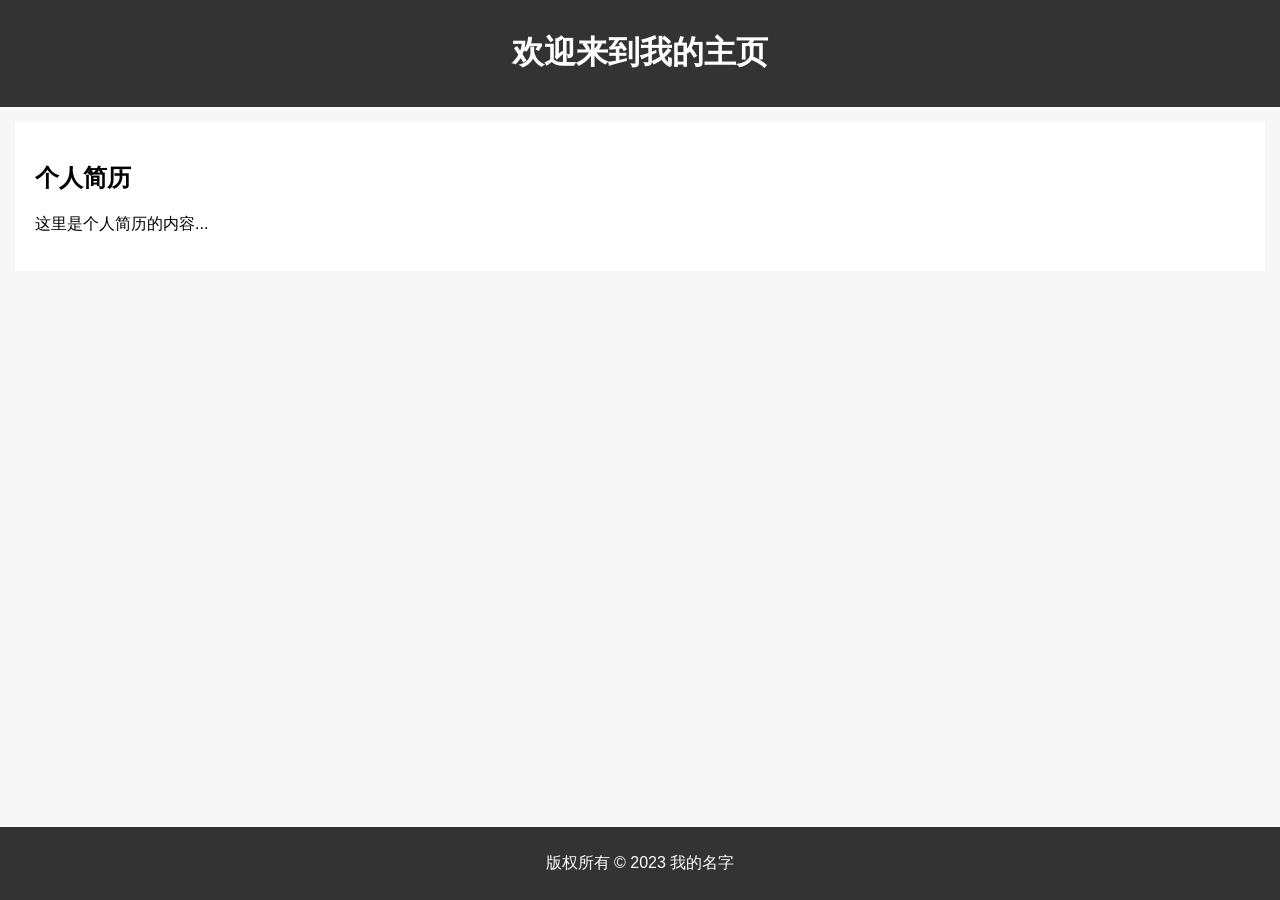
==== index.html @ cc0f2656 "Create index.html" ====
<!DOCTYPE html>
<html lang="en">
<head>
    <meta charset="UTF-8">
    <meta name="viewport" content="width=device-width, initial-scale=1.0">
    <title>个人主页模板</title>
    <style>
        body {
            font-family: Arial, sans-serif;
            margin: 0;
            padding: 0;
            background-color: #f7f7f7;
        }
        .header {
            background-color: #333;
            color: white;
            text-align: center;
            padding: 10px 0;
        }
        .content {
            margin: 15px;
            padding: 20px;
            background-color: white;
        }
        .footer {
            background-color: #333;
            color: white;
            text-align: center;
            padding: 10px 0;
            position: absolute;
            bottom: 0;
            width: 100%;
        }
    </style>
</head>
<body>
 
<div class="header">
    <h1>欢迎来到我的主页</h1>
</div>
 
<div class="content">
    <h2>个人简历</h2>
    <!-- 这里可以添加个人简历的详细信息 -->
    <p>这里是个人简历的内容...</p>
</div>
 
<div class="footer">
    <p>版权所有 &copy; 2023 我的名字</p>
</div>
 
</body>
</html>
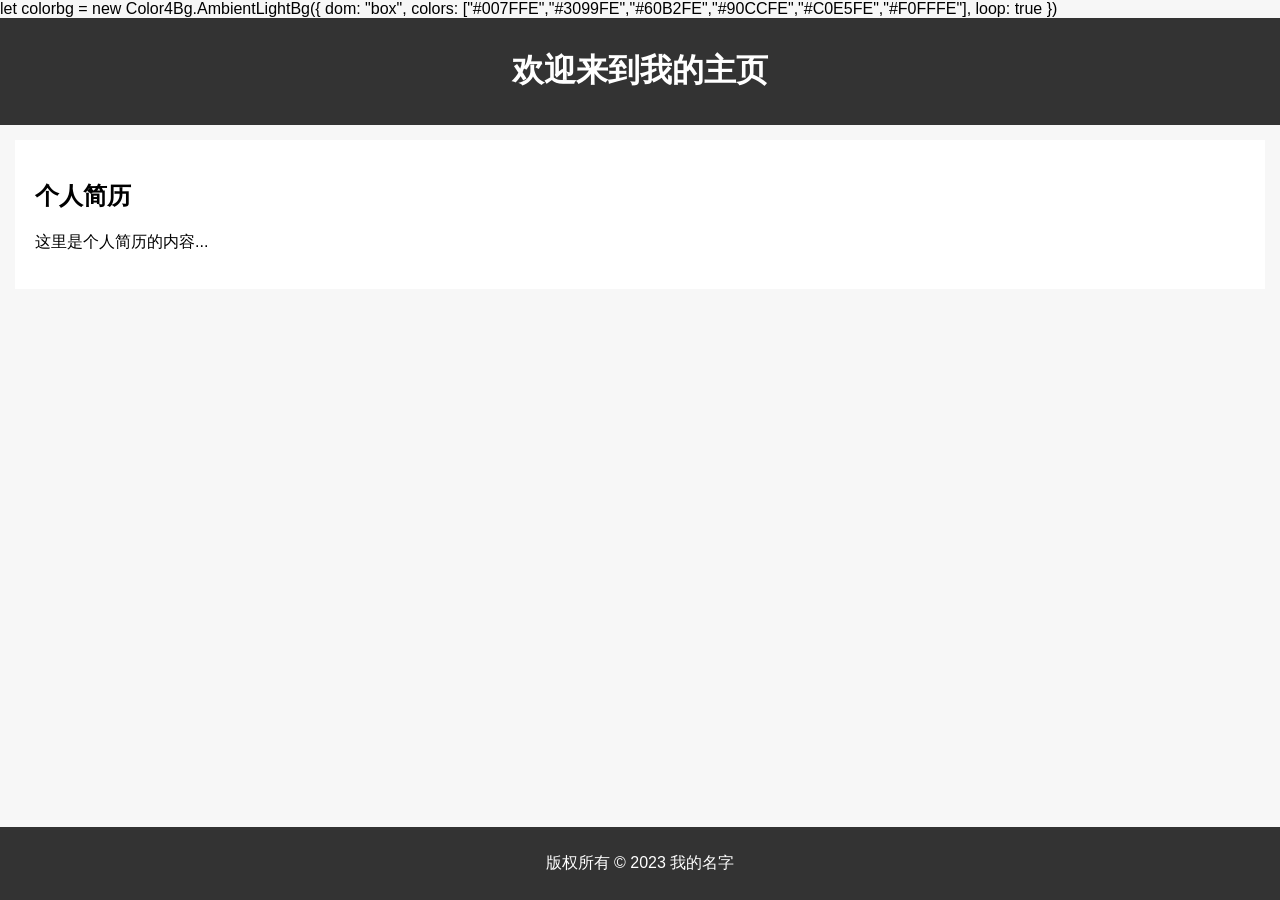
==== commit 25cf9dce: "Update index.html" ====
--- a/index.html
+++ b/index.html
@@ -1,5 +1,13 @@
 <!DOCTYPE html>
 <html lang="en">
+<script src="AmbientLightBg.js"></script>
+
+let colorbg = new Color4Bg.AmbientLightBg({
+	dom: "box",
+	colors: ["#007FFE","#3099FE","#60B2FE","#90CCFE","#C0E5FE","#F0FFFE"],
+	loop: true
+})
+			
 <head>
     <meta charset="UTF-8">
     <meta name="viewport" content="width=device-width, initial-scale=1.0">
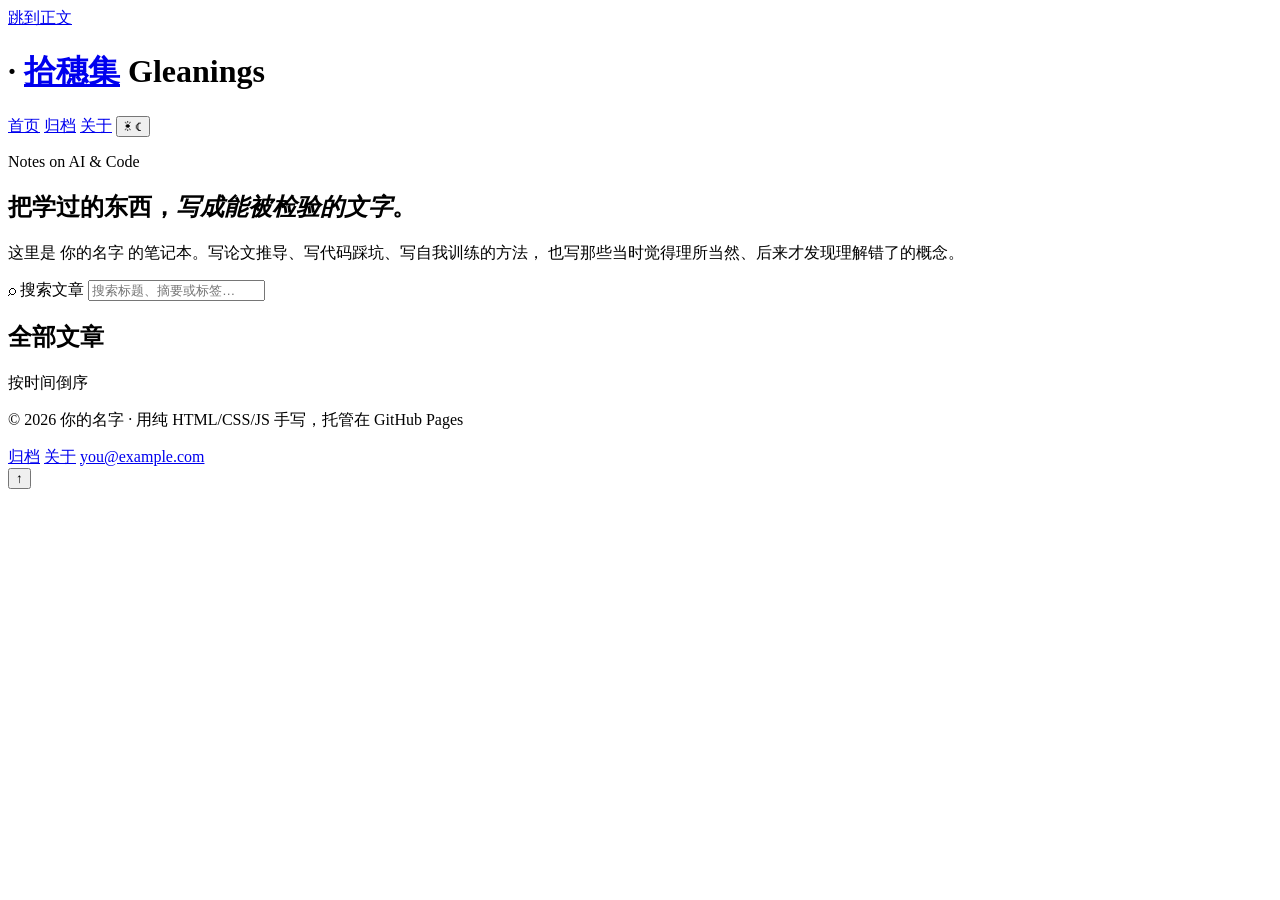
==== commit c987ae2e: "Add files via upload" ====
--- a/index.html
+++ b/index.html
@@ -1,61 +1,108 @@
-<!DOCTYPE html>
-<html lang="en">
-<script src="AmbientLightBg.js"></script>
+<!doctype html>
+<html lang="zh-CN">
+<head>
+<meta charset="utf-8">
+<meta name="viewport" content="width=device-width, initial-scale=1">
+<title>拾穗集 · 一个人的学习笔记</title>
+<meta name="description" content="拾穗集 —— 记录机器学习、编程与自我训练过程中的所得，一个普通学生的长期笔记。">
+<meta name="theme-color" content="#fcfbf9">
+<link rel="icon" href="data:image/svg+xml,%3Csvg xmlns='http://www.w3.org/2000/svg' viewBox='0 0 32 32'%3E%3Ctext y='26' font-size='26'%3E%F0%9F%8C%BE%3C/text%3E%3C/svg%3E">
+<link rel="stylesheet" href="assets/style.css">
+<script>
+  /* 首屏前应用主题，避免闪白 */
+  (function () {
+    try {
+      var t = localStorage.getItem("theme");
+      if (t !== "light" && t !== "dark") {
+        t = window.matchMedia("(prefers-color-scheme: dark)").matches ? "dark" : "light";
+      }
+      document.documentElement.dataset.theme = t;
+    } catch (e) { document.documentElement.dataset.theme = "light"; }
+  })();
+</script>
+</head>
+<body data-page="home" data-root="">
 
-let colorbg = new Color4Bg.AmbientLightBg({
-	dom: "box",
-	colors: ["#007FFE","#3099FE","#60B2FE","#90CCFE","#C0E5FE","#F0FFFE"],
-	loop: true
-})
-			
-<head>
-    <meta charset="UTF-8">
-    <meta name="viewport" content="width=device-width, initial-scale=1.0">
-    <title>个人主页模板</title>
-    <style>
-        body {
-            font-family: Arial, sans-serif;
-            margin: 0;
-            padding: 0;
-            background-color: #f7f7f7;
-        }
-        .header {
-            background-color: #333;
-            color: white;
-            text-align: center;
-            padding: 10px 0;
-        }
-        .content {
-            margin: 15px;
-            padding: 20px;
-            background-color: white;
-        }
-        .footer {
-            background-color: #333;
-            color: white;
-            text-align: center;
-            padding: 10px 0;
-            position: absolute;
-            bottom: 0;
-            width: 100%;
-        }
-    </style>
-</head>
-<body>
- 
-<div class="header">
-    <h1>欢迎来到我的主页</h1>
-</div>
- 
-<div class="content">
-    <h2>个人简历</h2>
-    <!-- 这里可以添加个人简历的详细信息 -->
-    <p>这里是个人简历的内容...</p>
-</div>
- 
-<div class="footer">
-    <p>版权所有 &copy; 2023 我的名字</p>
-</div>
- 
+<a class="skip-link" href="#main">跳到正文</a>
+<div class="reading-progress" id="readingProgress"></div>
+
+<header class="site-header">
+  <div class="container inner">
+    <h1 class="site-title">
+      <span class="dot">·</span>
+      <a href="index.html">拾穗集</a>
+      <span class="sub">Gleanings</span>
+    </h1>
+    <nav class="site-nav" aria-label="主导航">
+      <a href="index.html" aria-current="page">首页</a>
+      <a href="archive.html">归档</a>
+      <a href="about.html">关于</a>
+      <button class="icon-btn theme-toggle" id="themeToggle" type="button" aria-label="切换主题">
+        <span class="sun" aria-hidden="true">☀</span>
+        <span class="moon" aria-hidden="true">☾</span>
+      </button>
+    </nav>
+  </div>
+</header>
+
+<main id="main">
+
+  <section class="hero">
+    <div class="container">
+      <p class="hero-eyebrow">Notes on AI &amp; Code</p>
+      <h2 class="hero-title">把学过的东西，<em>写成能被检验的文字</em>。</h2>
+      <p class="hero-lead">
+        这里是 <span data-site-author>你的名字</span> 的笔记本。写论文推导、写代码踩坑、写自我训练的方法，
+        也写那些当时觉得理所当然、后来才发现理解错了的概念。
+      </p>
+      <div class="hero-meta" id="heroStats"><!-- 由 site.js 注入 --></div>
+    </div>
+  </section>
+
+  <div class="container">
+    <div class="toolbar">
+      <div class="search-box">
+        <span class="icon" aria-hidden="true">⌕</span>
+        <label class="sr-only" for="searchInput">搜索文章</label>
+        <input id="searchInput" type="search" placeholder="搜索标题、摘要或标签…" autocomplete="off">
+      </div>
+      <div class="tag-filters" id="tagFilters" role="group" aria-label="按标签筛选"><!-- 由 site.js 注入 --></div>
+    </div>
+
+    <div class="section-head">
+      <h2>全部文章</h2>
+      <span class="hint">按时间倒序</span>
+    </div>
+
+    <div id="postList" class="card-grid">
+      <noscript>
+        <div class="empty-state">
+          文章列表需要 JavaScript。你也可以直接打开 <code>posts/</code> 目录下的 HTML 文件阅读。
+        </div>
+      </noscript>
+    </div>
+  </div>
+
+</main>
+
+<footer class="site-footer">
+  <div class="container inner">
+    <p>
+      © <span data-year>2026</span> <span data-site-author>你的名字</span> ·
+      用纯 HTML/CSS/JS 手写，托管在 GitHub Pages
+    </p>
+    <nav aria-label="页脚导航">
+      <a href="archive.html">归档</a>
+      <a href="about.html">关于</a>
+      <a href="mailto:you@example.com" data-site-email>you@example.com</a>
+    </nav>
+  </div>
+</footer>
+
+<button class="to-top" id="toTop" type="button" aria-label="回到顶部">↑</button>
+
+<script src="assets/posts.js"></script>
+<script src="assets/site-config.js"></script>
+<script src="assets/site.js"></script>
 </body>
 </html>
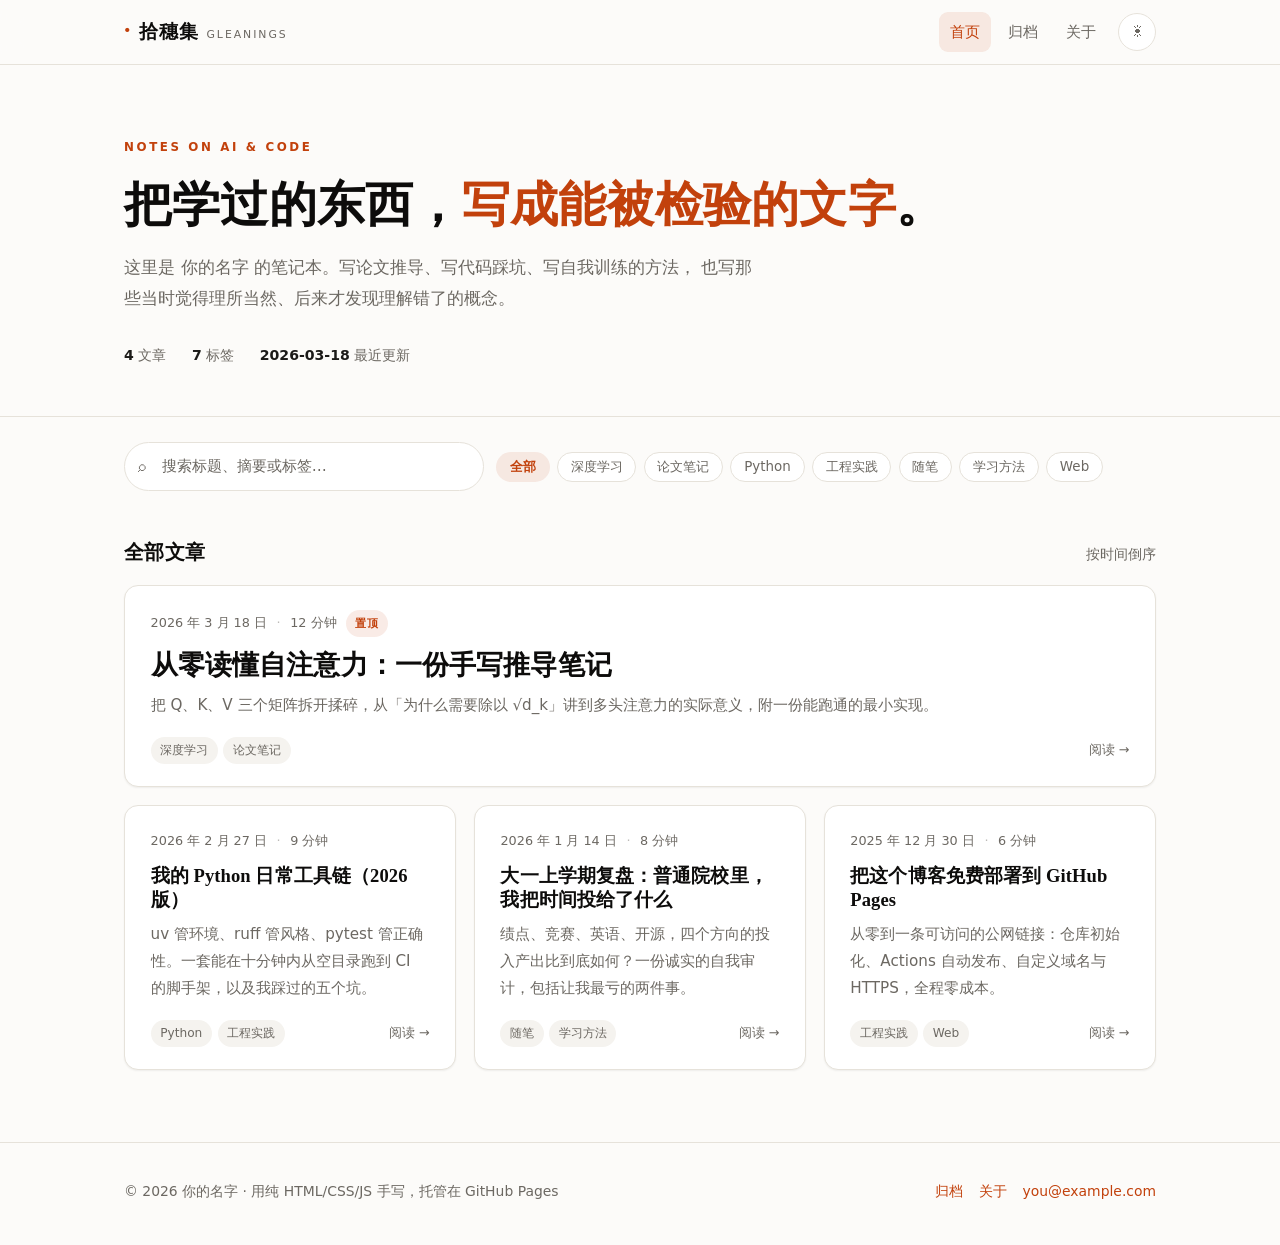
==== commit 42f3b705: "Add files via upload" ====
--- a/index.html
+++ b/index.html
@@ -52,7 +52,7 @@
       <p class="hero-eyebrow">Notes on AI &amp; Code</p>
       <h2 class="hero-title">把学过的东西，<em>写成能被检验的文字</em>。</h2>
       <p class="hero-lead">
-        这里是 <span data-site-author>你的名字</span> 的笔记本。写论文推导、写代码踩坑、写自我训练的方法，
+        这里是 <span data-site-author>Geng2085</span> 的笔记本。写论文推导、写代码踩坑、写自我训练的方法，
         也写那些当时觉得理所当然、后来才发现理解错了的概念。
       </p>
       <div class="hero-meta" id="heroStats"><!-- 由 site.js 注入 --></div>
@@ -88,13 +88,13 @@
 <footer class="site-footer">
   <div class="container inner">
     <p>
-      © <span data-year>2026</span> <span data-site-author>你的名字</span> ·
+      © <span data-year>2026</span> <span data-site-author>gcj</span> ·
       用纯 HTML/CSS/JS 手写，托管在 GitHub Pages
     </p>
     <nav aria-label="页脚导航">
       <a href="archive.html">归档</a>
       <a href="about.html">关于</a>
-      <a href="mailto:you@example.com" data-site-email>you@example.com</a>
+      <a href="mailto:genggge666@gmail.com" data-site-email>genggge666@gmail.com</a>
     </nav>
   </div>
 </footer>
--- a/assets/style.css
+++ b/assets/style.css
@@ -0,0 +1,518 @@
+/* ==========================================================================
+   拾穗集 · 个人博客样式表
+   原生 CSS，无构建、无依赖；亮/暗双主题通过 html[data-theme] 切换
+   ========================================================================== */
+
+/* ---------- 1. 设计令牌 ---------- */
+:root {
+  color-scheme: light;
+  --bg: #fcfbf9;
+  --bg-blur: rgba(252, 251, 249, .84);
+  --surface: #ffffff;
+  --surface-2: #f5f3ef;
+  --text: #1b1a18;
+  --text-strong: #0d0c0b;
+  --muted: #6c6862;
+  --border: #e6e2da;
+  --border-strong: #d5d0c5;
+  --accent: #c2410c;
+  --accent-hover: #9a3412;
+  --accent-soft: rgba(194, 65, 12, .10);
+  --code-bg: #f4f2ee;
+  --shadow-sm: 0 1px 2px rgba(24, 20, 14, .06);
+  --shadow-md: 0 2px 4px rgba(24, 20, 14, .05), 0 12px 28px rgba(24, 20, 14, .07);
+  --radius: 14px;
+  --radius-sm: 9px;
+  --maxw: 1080px;
+  --readw: 46rem;
+  --ease: cubic-bezier(.4, 0, .2, 1);
+}
+
+html[data-theme="dark"] {
+  color-scheme: dark;
+  --bg: #0e1013;
+  --bg-blur: rgba(14, 16, 19, .84);
+  --surface: #161a20;
+  --surface-2: #1c2129;
+  --text: #e9e7e4;
+  --text-strong: #fbfaf8;
+  --muted: #98a0aa;
+  --border: #252b34;
+  --border-strong: #333b46;
+  --accent: #fb923c;
+  --accent-hover: #fdba74;
+  --accent-soft: rgba(251, 146, 60, .14);
+  --code-bg: #12161b;
+  --shadow-sm: 0 1px 2px rgba(0, 0, 0, .5);
+  --shadow-md: 0 2px 4px rgba(0, 0, 0, .4), 0 14px 32px rgba(0, 0, 0, .45);
+}
+
+/* ---------- 2. 基础排版 ---------- */
+*, *::before, *::after { box-sizing: border-box; }
+
+html { -webkit-text-size-adjust: 100%; scroll-behavior: smooth; }
+
+body {
+  margin: 0;
+  background: var(--bg);
+  color: var(--text);
+  font-family: system-ui, -apple-system, "Segoe UI", "PingFang SC",
+    "Hiragino Sans GB", "Microsoft YaHei", "Noto Sans SC", sans-serif;
+  font-size: 16.5px;
+  line-height: 1.78;
+  -webkit-font-smoothing: antialiased;
+  text-rendering: optimizeLegibility;
+  transition: background-color .28s var(--ease), color .28s var(--ease);
+}
+
+h1, h2, h3, h4, .site-title, .hero-title, .card-title, .post-title {
+  font-family: Georgia, "Noto Serif SC", "Songti SC", "Source Han Serif SC", serif;
+  font-weight: 700;
+  line-height: 1.3;
+  letter-spacing: .005em;
+  color: var(--text-strong);
+  margin: 0 0 .5em;
+}
+
+p { margin: 0 0 1.15em; }
+
+a { color: var(--accent); text-decoration: none; }
+a:hover { color: var(--accent-hover); text-decoration: underline; text-underline-offset: 3px; }
+
+img { max-width: 100%; height: auto; display: block; }
+
+hr { border: 0; border-top: 1px solid var(--border); margin: 2.5rem 0; }
+
+::selection { background: var(--accent-soft); }
+
+:focus-visible {
+  outline: 2px solid var(--accent);
+  outline-offset: 3px;
+  border-radius: 4px;
+}
+
+.container { width: 100%; max-width: var(--maxw); margin: 0 auto; padding: 0 24px; }
+
+.skip-link {
+  position: absolute; left: -9999px; top: 0; z-index: 100;
+  background: var(--accent); color: #fff; padding: .6rem 1rem;
+}
+.skip-link:focus { left: 12px; top: 12px; }
+
+.sr-only {
+  position: absolute; width: 1px; height: 1px; padding: 0; margin: -1px;
+  overflow: hidden; clip: rect(0, 0, 0, 0); white-space: nowrap; border: 0;
+}
+
+/* ---------- 3. 顶栏 ---------- */
+.site-header {
+  position: sticky; top: 0; z-index: 50;
+  background: var(--bg-blur);
+  -webkit-backdrop-filter: saturate(1.6) blur(14px);
+  backdrop-filter: saturate(1.6) blur(14px);
+  border-bottom: 1px solid var(--border);
+}
+
+.site-header .inner {
+  display: flex; align-items: center; justify-content: space-between;
+  gap: 1rem; min-height: 64px;
+}
+
+.site-title {
+  margin: 0; font-size: 1.16rem; letter-spacing: .04em;
+  display: inline-flex; align-items: baseline; gap: .5rem;
+}
+.site-title a { color: var(--text-strong); }
+.site-title a:hover { text-decoration: none; color: var(--accent); }
+.site-title .dot { color: var(--accent); font-size: 1.4em; line-height: 0; }
+.site-title .sub {
+  font-family: system-ui, sans-serif; font-size: .68rem; font-weight: 500;
+  letter-spacing: .18em; text-transform: uppercase; color: var(--muted);
+}
+
+.site-nav { display: flex; align-items: center; gap: .35rem; }
+.site-nav a {
+  color: var(--muted); font-size: .94rem; padding: .4rem .7rem;
+  border-radius: var(--radius-sm); transition: color .18s, background-color .18s;
+}
+.site-nav a:hover { color: var(--text-strong); background: var(--surface-2); text-decoration: none; }
+.site-nav a[aria-current="page"] { color: var(--accent); background: var(--accent-soft); }
+
+.icon-btn {
+  display: inline-flex; align-items: center; justify-content: center;
+  width: 38px; height: 38px; margin-left: .35rem;
+  border: 1px solid var(--border); border-radius: 50%;
+  background: var(--surface); color: var(--muted);
+  font-size: 1rem; cursor: pointer; transition: all .18s var(--ease);
+}
+.icon-btn:hover { color: var(--accent); border-color: var(--border-strong); transform: translateY(-1px); }
+.theme-toggle .moon { display: none; }
+html[data-theme="dark"] .theme-toggle .sun { display: none; }
+html[data-theme="dark"] .theme-toggle .moon { display: inline; }
+
+/* ---------- 4. 首页 Hero ---------- */
+.hero { padding: 4.5rem 0 3rem; border-bottom: 1px solid var(--border); }
+.hero-eyebrow {
+  font-size: .74rem; letter-spacing: .22em; text-transform: uppercase;
+  color: var(--accent); font-weight: 600; margin-bottom: 1rem;
+}
+.hero-title { font-size: clamp(2rem, 5.2vw, 3rem); margin-bottom: 1rem; }
+.hero-title em { font-style: normal; color: var(--accent); }
+.hero-lead {
+  max-width: 40rem; font-size: 1.08rem; color: var(--muted); margin-bottom: 1.8rem;
+}
+.hero-meta { display: flex; flex-wrap: wrap; gap: .5rem 1.6rem; font-size: .88rem; color: var(--muted); }
+.hero-meta strong { color: var(--text); font-weight: 600; }
+
+/* ---------- 5. 工具条：搜索 + 标签 ---------- */
+.toolbar {
+  display: flex; flex-wrap: wrap; align-items: center; gap: .75rem;
+  padding: 1.6rem 0 .4rem;
+}
+.search-box { position: relative; flex: 1 1 260px; max-width: 360px; }
+.search-box input {
+  width: 100%; padding: .62rem .9rem .62rem 2.3rem;
+  font: inherit; font-size: .94rem; color: var(--text);
+  background: var(--surface); border: 1px solid var(--border);
+  border-radius: 999px; transition: border-color .18s, box-shadow .18s;
+}
+.search-box input::placeholder { color: var(--muted); }
+.search-box input:focus {
+  outline: none; border-color: var(--accent);
+  box-shadow: 0 0 0 3px var(--accent-soft);
+}
+.search-box .icon {
+  position: absolute; left: .85rem; top: 50%; transform: translateY(-50%);
+  color: var(--muted); font-size: .95rem; pointer-events: none;
+}
+
+.tag-filters { display: flex; flex-wrap: wrap; gap: .45rem; }
+.tag-btn {
+  font: inherit; font-size: .84rem; line-height: 1;
+  padding: .46rem .8rem; cursor: pointer;
+  color: var(--muted); background: var(--surface);
+  border: 1px solid var(--border); border-radius: 999px;
+  transition: all .18s var(--ease);
+}
+.tag-btn:hover { color: var(--text-strong); border-color: var(--border-strong); }
+.tag-btn[aria-pressed="true"] {
+  color: var(--accent); background: var(--accent-soft);
+  border-color: transparent; font-weight: 600;
+}
+
+/* ---------- 6. 文章卡片 ---------- */
+.section-head {
+  display: flex; align-items: baseline; justify-content: space-between;
+  gap: 1rem; margin: 2.6rem 0 1.2rem;
+}
+.section-head h2 { margin: 0; font-size: 1.25rem; letter-spacing: .02em; }
+.section-head .hint { font-size: .85rem; color: var(--muted); }
+
+.card-grid {
+  display: grid; gap: 1.1rem;
+  grid-template-columns: repeat(auto-fill, minmax(320px, 1fr));
+  padding-bottom: 1rem;
+}
+
+.card {
+  position: relative; display: flex; flex-direction: column;
+  padding: 1.5rem 1.6rem 1.4rem;
+  background: var(--surface); border: 1px solid var(--border);
+  border-radius: var(--radius); box-shadow: var(--shadow-sm);
+  transition: transform .22s var(--ease), box-shadow .22s var(--ease),
+              border-color .22s var(--ease);
+}
+.card:hover {
+  transform: translateY(-3px);
+  box-shadow: var(--shadow-md);
+  border-color: var(--border-strong);
+}
+.card.is-featured { grid-column: 1 / -1; }
+.card.is-featured .card-title { font-size: clamp(1.3rem, 2.6vw, 1.7rem); }
+
+.card-meta {
+  display: flex; align-items: center; gap: .6rem; flex-wrap: wrap;
+  font-size: .8rem; color: var(--muted); margin-bottom: .7rem;
+  font-variant-numeric: tabular-nums;
+}
+.card-meta .sep { opacity: .45; }
+.card-badge {
+  font-size: .7rem; letter-spacing: .1em; text-transform: uppercase;
+  font-weight: 700; color: var(--accent); background: var(--accent-soft);
+  padding: .2rem .55rem; border-radius: 999px;
+}
+
+.card-title { font-size: 1.16rem; margin-bottom: .55rem; }
+.card-title a { color: inherit; }
+.card-title a::after { content: ""; position: absolute; inset: 0; }  /* 整卡可点 */
+.card:hover .card-title a { color: var(--accent); text-decoration: none; }
+
+.card-excerpt { color: var(--muted); font-size: .95rem; margin-bottom: 1.1rem; }
+
+.card-foot {
+  margin-top: auto; display: flex; align-items: center; justify-content: space-between;
+  gap: .8rem; font-size: .8rem; color: var(--muted);
+}
+.tag-list { display: flex; flex-wrap: wrap; gap: .35rem; list-style: none; margin: 0; padding: 0; }
+.tag-list li {
+  font-size: .76rem; color: var(--muted);
+  background: var(--surface-2); border-radius: 999px; padding: .18rem .6rem;
+}
+
+.empty-state {
+  padding: 3rem 1rem; text-align: center; color: var(--muted);
+  border: 1px dashed var(--border-strong); border-radius: var(--radius);
+}
+
+/* ---------- 7. 文章正文 ---------- */
+.post-header { padding: 3.2rem 0 1.6rem; border-bottom: 1px solid var(--border); }
+.breadcrumb { font-size: .84rem; color: var(--muted); margin-bottom: 1.1rem; }
+.breadcrumb a { color: var(--muted); }
+.breadcrumb a:hover { color: var(--accent); }
+.post-title { font-size: clamp(1.7rem, 4.2vw, 2.4rem); margin-bottom: .8rem; }
+.post-meta {
+  display: flex; flex-wrap: wrap; gap: .5rem 1.1rem;
+  font-size: .87rem; color: var(--muted); font-variant-numeric: tabular-nums;
+}
+
+.post-layout {
+  display: grid; gap: 3rem; padding: 2.6rem 0 3rem;
+  grid-template-columns: minmax(0, 1fr);
+}
+@media (min-width: 1040px) {
+  .post-layout { grid-template-columns: minmax(0, 1fr) 210px; }
+}
+
+.prose { max-width: var(--readw); font-size: 1.02rem; }
+.prose > h2 {
+  font-size: 1.42rem; margin: 2.6rem 0 .9rem; padding-left: .7rem;
+  border-left: 3px solid var(--accent);
+}
+.prose > h3 { font-size: 1.14rem; margin: 2rem 0 .7rem; }
+.prose > h2:first-child, .prose > h3:first-child { margin-top: 0; }
+.prose ul, .prose ol { padding-left: 1.3rem; margin: 0 0 1.2em; }
+.prose li { margin-bottom: .4rem; }
+.prose li::marker { color: var(--accent); }
+.prose strong { color: var(--text-strong); font-weight: 600; }
+
+.prose blockquote {
+  margin: 1.6rem 0; padding: .9rem 1.2rem;
+  background: var(--surface-2); border-left: 3px solid var(--border-strong);
+  border-radius: 0 var(--radius-sm) var(--radius-sm) 0;
+  color: var(--muted); font-size: .97rem;
+}
+.prose blockquote p:last-child { margin-bottom: 0; }
+
+.prose code {
+  font-family: "SFMono-Regular", Consolas, "Liberation Mono", Menlo, monospace;
+  font-size: .88em; background: var(--code-bg);
+  padding: .15em .4em; border-radius: 5px;
+  border: 1px solid var(--border);
+}
+
+.code-block { position: relative; margin: 1.5rem 0; }
+.code-block pre {
+  margin: 0; padding: 1.1rem 1.2rem; overflow-x: auto;
+  background: var(--code-bg); border: 1px solid var(--border);
+  border-radius: var(--radius-sm); line-height: 1.65;
+}
+.code-block pre code {
+  background: none; border: 0; padding: 0; font-size: .86rem;
+}
+.code-block .lang {
+  position: absolute; top: .55rem; right: 4.4rem;
+  font-size: .68rem; letter-spacing: .1em; text-transform: uppercase; color: var(--muted);
+}
+.code-copy {
+  position: absolute; top: .45rem; right: .6rem;
+  font: inherit; font-size: .72rem; cursor: pointer;
+  padding: .25rem .55rem; border-radius: 6px;
+  color: var(--muted); background: var(--surface);
+  border: 1px solid var(--border); opacity: 0; transition: opacity .18s, color .18s;
+}
+.code-block:hover .code-copy, .code-copy:focus-visible { opacity: 1; }
+.code-copy:hover { color: var(--accent); }
+
+.prose table { width: 100%; border-collapse: collapse; margin: 1.5rem 0; font-size: .93rem; }
+.prose th, .prose td { padding: .6rem .8rem; border-bottom: 1px solid var(--border); text-align: left; }
+.prose th { font-weight: 600; color: var(--text-strong); background: var(--surface-2); }
+.prose tbody tr:hover { background: var(--surface-2); }
+
+.callout {
+  display: flex; gap: .8rem; margin: 1.6rem 0; padding: 1rem 1.2rem;
+  background: var(--accent-soft); border-radius: var(--radius-sm);
+  font-size: .95rem;
+}
+.callout .ico { flex: none; }
+.callout p:last-child { margin-bottom: 0; }
+
+/* 目录 */
+.toc { display: none; }
+@media (min-width: 1040px) {
+  .toc { display: block; position: sticky; top: 88px; align-self: start; font-size: .86rem; }
+}
+.toc h2 {
+  font-family: system-ui, sans-serif; font-size: .72rem; letter-spacing: .16em;
+  text-transform: uppercase; color: var(--muted); margin-bottom: .7rem;
+}
+.toc ol { list-style: none; margin: 0; padding: 0; border-left: 1px solid var(--border); }
+.toc li { margin: 0; }
+.toc a {
+  display: block; padding: .3rem 0 .3rem .8rem; margin-left: -1px;
+  color: var(--muted); border-left: 2px solid transparent; line-height: 1.5;
+}
+.toc a:hover { color: var(--text-strong); text-decoration: none; }
+.toc a.active { color: var(--accent); border-left-color: var(--accent); font-weight: 600; }
+.toc .lvl-3 a { padding-left: 1.6rem; font-size: .93em; }
+
+/* 上/下一篇 */
+.post-nav {
+  display: grid; gap: 1rem; grid-template-columns: 1fr;
+  padding: 2rem 0 1rem; border-top: 1px solid var(--border);
+}
+@media (min-width: 720px) { .post-nav { grid-template-columns: 1fr 1fr; } }
+.post-nav a {
+  display: block; padding: 1rem 1.2rem; background: var(--surface);
+  border: 1px solid var(--border); border-radius: var(--radius);
+  transition: border-color .18s, transform .18s var(--ease);
+}
+.post-nav a:hover { border-color: var(--accent); transform: translateY(-2px); text-decoration: none; }
+.post-nav .dir { font-size: .76rem; letter-spacing: .12em; text-transform: uppercase; color: var(--muted); }
+.post-nav .ttl { display: block; margin-top: .3rem; color: var(--text-strong); font-weight: 600; }
+.post-nav .next { text-align: right; }
+
+/* ---------- 8. 归档页 ---------- */
+.page-head { padding: 3.4rem 0 1.6rem; border-bottom: 1px solid var(--border); }
+.page-head h1 { font-size: clamp(1.7rem, 4vw, 2.2rem); margin-bottom: .5rem; }
+.page-head p { color: var(--muted); max-width: 40rem; margin: 0; }
+
+.year-group { margin-top: 2.4rem; }
+.year-label {
+  font-family: Georgia, serif; font-size: 1.5rem; color: var(--accent);
+  display: flex; align-items: center; gap: .8rem; margin-bottom: 1rem;
+  font-variant-numeric: tabular-nums;
+}
+.year-label::after { content: ""; flex: 1; height: 1px; background: var(--border); }
+
+.archive-list { list-style: none; margin: 0; padding: 0; }
+.archive-list li {
+  display: flex; align-items: baseline; gap: 1rem;
+  padding: .7rem .2rem; border-bottom: 1px solid var(--border);
+}
+.archive-list .date {
+  flex: none; width: 5.2rem; color: var(--muted); font-size: .85rem;
+  font-variant-numeric: tabular-nums;
+}
+.archive-list .ttl { flex: 1; min-width: 0; }
+.archive-list .ttl a { color: var(--text); font-weight: 500; }
+.archive-list .ttl a:hover { color: var(--accent); }
+.archive-list .tags { flex: none; color: var(--muted); font-size: .82rem; }
+@media (max-width: 640px) {
+  .archive-list li { flex-wrap: wrap; gap: .2rem .8rem; }
+  .archive-list .tags { display: none; }
+}
+
+/* ---------- 9. 关于页 ---------- */
+.block-title {
+  font-size: 1.2rem; margin: 2.6rem 0 1.2rem;
+  padding-bottom: .5rem; border-bottom: 1px solid var(--border);
+}
+.about-grid > div > section:first-child .block-title { margin-top: 1rem; }
+
+.about-grid {
+  display: grid; gap: 2.6rem; padding: 2.6rem 0 3rem;
+  grid-template-columns: minmax(0, 1fr);
+}
+@media (min-width: 900px) { .about-grid { grid-template-columns: 260px minmax(0, 1fr); } }
+
+.profile-card {
+  padding: 1.6rem; text-align: center;
+  background: var(--surface); border: 1px solid var(--border);
+  border-radius: var(--radius); box-shadow: var(--shadow-sm); align-self: start;
+}
+.avatar {
+  width: 96px; height: 96px; margin: 0 auto 1rem; border-radius: 50%;
+  display: grid; place-items: center;
+  background: linear-gradient(140deg, var(--accent), #f0b27a);
+  color: #fff; font-family: Georgia, serif; font-size: 2rem; font-weight: 700;
+}
+.profile-card .name { font-size: 1.15rem; margin-bottom: .2rem; }
+.profile-card .role { font-size: .86rem; color: var(--muted); margin-bottom: 1rem; }
+.profile-links { display: flex; flex-wrap: wrap; justify-content: center; gap: .4rem; }
+.profile-links a {
+  font-size: .82rem; padding: .3rem .65rem; border-radius: 999px;
+  background: var(--surface-2); color: var(--muted);
+}
+.profile-links a:hover { color: var(--accent); text-decoration: none; }
+
+.timeline { list-style: none; margin: 0; padding: 0 0 0 1.4rem; border-left: 2px solid var(--border); }
+.timeline li { position: relative; padding: 0 0 1.5rem; }
+.timeline li::before {
+  content: ""; position: absolute; left: -1.85rem; top: .55rem;
+  width: 9px; height: 9px; border-radius: 50%;
+  background: var(--bg); border: 2px solid var(--accent);
+}
+.timeline .when { font-size: .8rem; color: var(--accent); font-weight: 600; letter-spacing: .02em; }
+.timeline .what { color: var(--text); }
+.timeline .what strong { color: var(--text-strong); }
+
+.skill-list { list-style: none; margin: 0; padding: 0; display: flex; flex-wrap: wrap; gap: .5rem; }
+.skill-list li {
+  font-size: .85rem; padding: .35rem .75rem; border-radius: 999px;
+  background: var(--surface-2); border: 1px solid var(--border); color: var(--muted);
+}
+
+/* ---------- 10. 页脚 / 进度条 / 回到顶部 ---------- */
+.reading-progress {
+  position: fixed; top: 0; left: 0; z-index: 60;
+  height: 3px; width: 0; background: var(--accent);
+  transition: width .1s linear;
+}
+
+.site-footer {
+  margin-top: 3.5rem; padding: 2.2rem 0 2.6rem;
+  border-top: 1px solid var(--border); color: var(--muted); font-size: .87rem;
+}
+.site-footer .inner {
+  display: flex; flex-wrap: wrap; gap: .8rem 1.5rem;
+  align-items: center; justify-content: space-between;
+}
+.site-footer p { margin: 0; }
+.site-footer nav { display: flex; gap: 1rem; }
+
+.to-top {
+  position: fixed; right: 22px; bottom: 22px; z-index: 55;
+  width: 42px; height: 42px; border-radius: 50%; cursor: pointer;
+  display: grid; place-items: center; font-size: 1rem;
+  color: var(--text); background: var(--surface);
+  border: 1px solid var(--border); box-shadow: var(--shadow-md);
+  opacity: 0; visibility: hidden; transform: translateY(8px);
+  transition: opacity .22s var(--ease), transform .22s var(--ease), visibility .22s;
+}
+.to-top.show { opacity: 1; visibility: visible; transform: none; }
+.to-top:hover { color: var(--accent); border-color: var(--accent); }
+
+/* ---------- 11. 动效降级 / 打印 ---------- */
+@media (prefers-reduced-motion: reduce) {
+  html { scroll-behavior: auto; }
+  *, *::before, *::after {
+    animation-duration: .001ms !important;
+    transition-duration: .001ms !important;
+  }
+}
+
+@media (max-width: 640px) {
+  body { font-size: 16px; }
+  .hero { padding: 3rem 0 2rem; }
+  .container { padding: 0 18px; }
+  .site-title .sub { display: none; }
+  .site-nav a { padding: .4rem .5rem; font-size: .88rem; }
+  .card { padding: 1.25rem 1.2rem; }
+  .code-copy { opacity: 1; }
+}
+
+@media print {
+  .site-header, .site-footer, .toc, .to-top, .reading-progress, .post-nav, .code-copy { display: none !important; }
+  body { background: #fff; color: #000; font-size: 12pt; }
+  .prose a { color: #000; text-decoration: underline; }
+}
